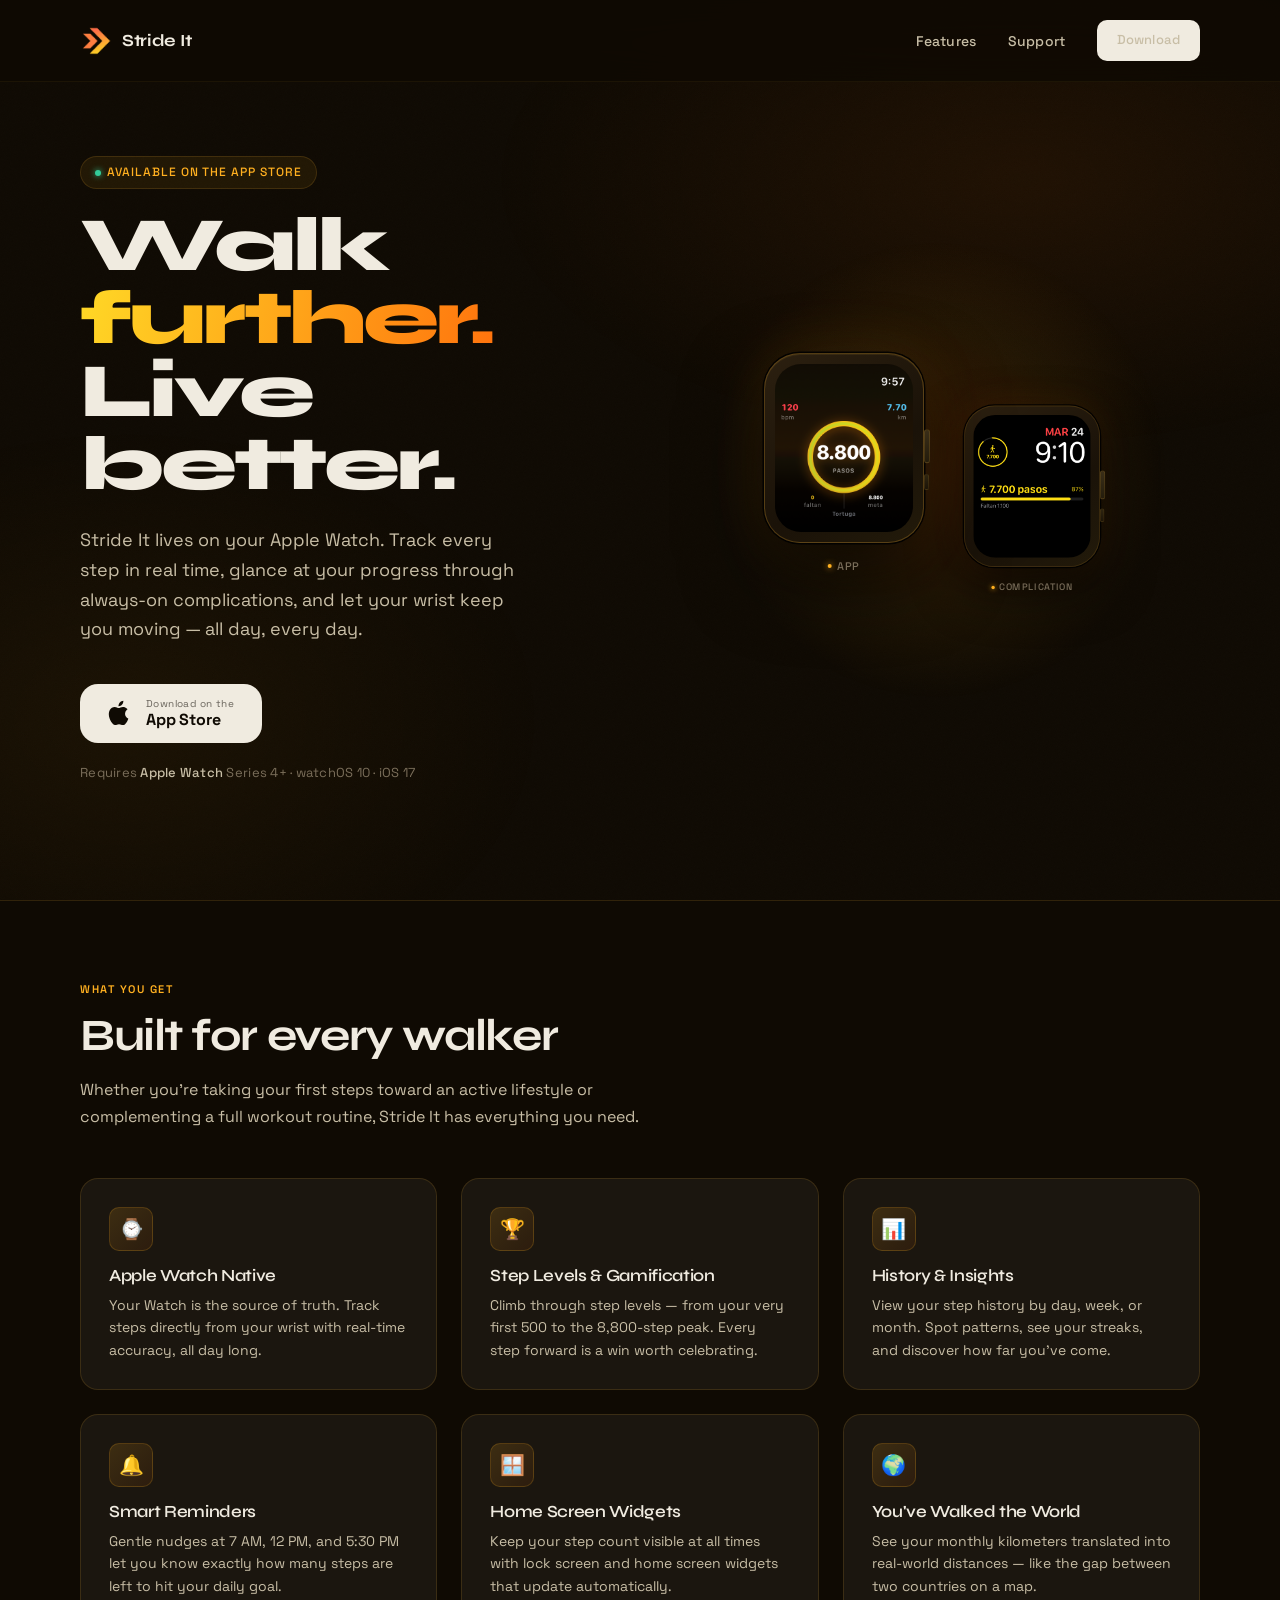
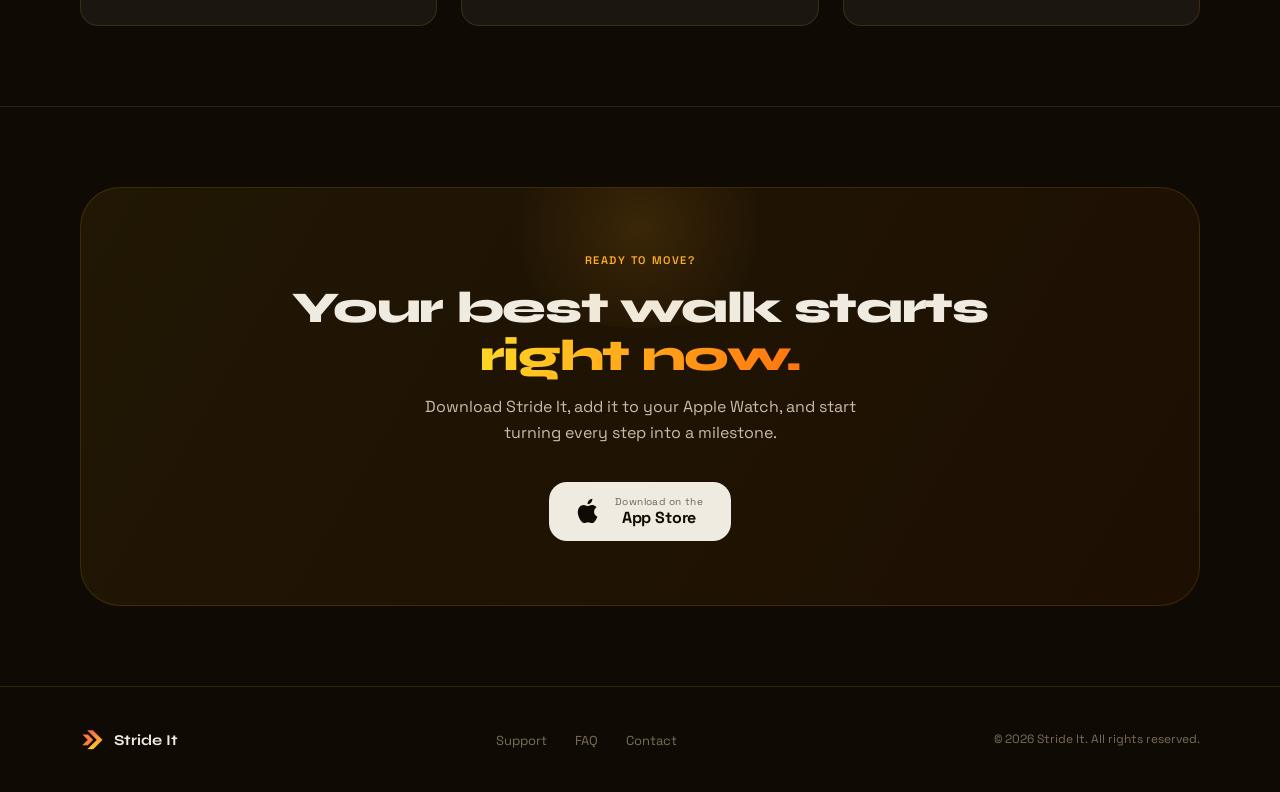
==== index.html @ 88b3b08a "First Stride It Website" ====
<!DOCTYPE html>
<html lang="en">
<head>
  <meta charset="UTF-8" />
  <meta name="viewport" content="width=device-width, initial-scale=1.0" />
  <title>Stride It — Walk further. Live better.</title>
  <meta name="description" content="Stride It turns every step into progress. Track your daily walks straight from your Apple Watch and stay motivated with gamified step goals." />
  <meta property="og:title" content="Stride It" />
  <meta property="og:description" content="Walk further. Live better. Track your steps with Apple Watch." />
  <meta property="og:image" content="img/logo.png" />
  <link rel="icon" href="img/logo.png" type="image/png" />
  <link rel="stylesheet" href="styles.css" />
</head>
<body>

  <!-- ── Navigation ─────────────────────────────────────────── -->
  <nav class="nav">
    <div class="container">
      <div class="nav-inner">
        <a href="index.html" class="nav-logo">
          <img src="img/logo.png" alt="Stride It logo" />
          <span class="nav-logo-name">Stride It</span>
        </a>
        <ul class="nav-links">
          <li><a href="#features">Features</a></li>
          <li><a href="support.html" target="_blank">Support</a></li>
          <li>
            <a href="#download" class="appstore-btn" style="padding:10px 20px;font-size:13px;border-radius:10px;">
              Download
            </a>
          </li>
        </ul>
      </div>
    </div>
  </nav>

  <!-- ── Hero ───────────────────────────────────────────────── -->
  <section class="hero">
    <div class="container">
      <div class="hero-grid">

        <!-- Left: copy -->
        <div class="hero-copy">
          <div class="hero-pretitle">
            <span class="badge">
              <span class="badge-dot"></span>
              Available on the App Store
            </span>
          </div>

          <h1 class="hero-title">
            Walk<br />
            <span class="grad-text">further.</span><br />
            Live better.
          </h1>

          <p class="hero-sub">
            Stride It lives on your Apple Watch. Track every step in real time, glance at your progress through always-on complications, and let your wrist keep you moving — all day, every day.
          </p>

          <div class="hero-cta" id="download">
            <!-- App Store Button -->
            <a href="#" class="appstore-btn" aria-label="Download on the App Store">
              <!-- Apple logo SVG -->
              <svg width="24" height="28" viewBox="0 0 24 28" fill="none" aria-hidden="true">
                <path d="M17.05 14.84c-.03-3.01 2.46-4.47 2.57-4.54-1.4-2.05-3.58-2.33-4.36-2.36-1.86-.19-3.63 1.1-4.57 1.1-.94 0-2.4-1.07-3.94-1.04-2.03.03-3.9 1.18-4.95 2.99-2.12 3.67-.54 9.12 1.52 12.1 1.01 1.46 2.21 3.09 3.78 3.03 1.52-.06 2.09-.98 3.93-.98 1.84 0 2.36.98 3.97.95 1.63-.03 2.66-1.49 3.66-2.96 1.16-1.7 1.63-3.35 1.66-3.44-.04-.01-3.24-1.24-3.27-4.85Z" fill="currentColor"/>
                <path d="M14.1 5.58c.84-1.02 1.4-2.43 1.25-3.84-1.2.05-2.67.8-3.54 1.81-.77.9-1.46 2.35-1.28 3.73 1.34.1 2.72-.68 3.57-1.7Z" fill="currentColor"/>
              </svg>
              <div class="appstore-btn-text">
                <small>Download on the</small>
                <span>App Store</span>
              </div>
            </a>

            <p class="hero-meta">
              Requires <strong>Apple Watch</strong> Series 4+ · watchOS 10 · iOS 17
            </p>
          </div>
        </div>

        <!-- Right: device visual -->
        <div class="hero-visual">
          <div class="hero-glow"></div>
          <div class="devices-wrapper">

            <!-- Primary Watch: main app -->
            <div class="watch-frame watch-primary">
              <div class="watch-shell">
                <div class="watch-crown"></div>
                <div class="watch-btn"></div>
                <div class="watch-screen">
                  <img src="img/screenshot-1.png" alt="Stride It app on Apple Watch" loading="lazy" />
                </div>
              </div>
              <p class="watch-label"><span></span>App</p>
            </div>

            <!-- Secondary Watch: complication / watch face -->
            <div class="watch-frame watch-secondary">
              <div class="watch-shell">
                <div class="watch-crown"></div>
                <div class="watch-btn"></div>
                <div class="watch-screen">
                  <img src="img/screenshot-2.png" alt="Stride It complication on Apple Watch face" loading="lazy" />
                </div>
              </div>
              <p class="watch-label"><span></span>Complication</p>
            </div>

          </div>
        </div>

      </div>
    </div>
  </section>

  <hr class="divider" />

  <!-- ── Features ───────────────────────────────────────────── -->
  <section class="features" id="features">
    <div class="container">
      <p class="section-eyebrow">What you get</p>
      <h2 class="section-title">Built for every walker</h2>
      <p class="section-lead" style="margin-bottom:48px;">
        Whether you're taking your first steps toward an active lifestyle or complementing a full workout routine, Stride It has everything you need.
      </p>

      <div class="features-grid">

        <div class="feature-card">
          <div class="feature-icon">⌚</div>
          <h3 class="feature-title">Apple Watch Native</h3>
          <p class="feature-desc">
            Your Watch is the source of truth. Track steps directly from your wrist with real-time accuracy, all day long.
          </p>
        </div>

        <div class="feature-card">
          <div class="feature-icon">🏆</div>
          <h3 class="feature-title">Step Levels & Gamification</h3>
          <p class="feature-desc">
            Climb through step levels — from your very first 500 to the 8,800-step peak. Every step forward is a win worth celebrating.
          </p>
        </div>

        <div class="feature-card">
          <div class="feature-icon">📊</div>
          <h3 class="feature-title">History & Insights</h3>
          <p class="feature-desc">
            View your step history by day, week, or month. Spot patterns, see your streaks, and discover how far you've come.
          </p>
        </div>

        <div class="feature-card">
          <div class="feature-icon">🔔</div>
          <h3 class="feature-title">Smart Reminders</h3>
          <p class="feature-desc">
            Gentle nudges at 7 AM, 12 PM, and 5:30 PM let you know exactly how many steps are left to hit your daily goal.
          </p>
        </div>

        <div class="feature-card">
          <div class="feature-icon">🪟</div>
          <h3 class="feature-title">Home Screen Widgets</h3>
          <p class="feature-desc">
            Keep your step count visible at all times with lock screen and home screen widgets that update automatically.
          </p>
        </div>

        <div class="feature-card">
          <div class="feature-icon">🌍</div>
          <h3 class="feature-title">You've Walked the World</h3>
          <p class="feature-desc">
            See your monthly kilometers translated into real-world distances — like the gap between two countries on a map.
          </p>
        </div>

      </div>
    </div>
  </section>

  <hr class="divider" />

  <!-- ── CTA band ────────────────────────────────────────────── -->
  <section class="cta-band">
    <div class="container">
      <div class="cta-inner">
        <p class="section-eyebrow" style="margin-bottom:14px;">Ready to move?</p>
        <h2 class="cta-title">
          Your best walk starts<br />
          <span class="grad-text">right now.</span>
        </h2>
        <p class="cta-sub">
          Download Stride It, add it to your Apple Watch, and start turning every step into a milestone.
        </p>
        <a href="#" class="appstore-btn" style="margin:0 auto;">
          <svg width="24" height="28" viewBox="0 0 24 28" fill="none" aria-hidden="true">
            <path d="M17.05 14.84c-.03-3.01 2.46-4.47 2.57-4.54-1.4-2.05-3.58-2.33-4.36-2.36-1.86-.19-3.63 1.1-4.57 1.1-.94 0-2.4-1.07-3.94-1.04-2.03.03-3.9 1.18-4.95 2.99-2.12 3.67-.54 9.12 1.52 12.1 1.01 1.46 2.21 3.09 3.78 3.03 1.52-.06 2.09-.98 3.93-.98 1.84 0 2.36.98 3.97.95 1.63-.03 2.66-1.49 3.66-2.96 1.16-1.7 1.63-3.35 1.66-3.44-.04-.01-3.24-1.24-3.27-4.85Z" fill="currentColor"/>
            <path d="M14.1 5.58c.84-1.02 1.4-2.43 1.25-3.84-1.2.05-2.67.8-3.54 1.81-.77.9-1.46 2.35-1.28 3.73 1.34.1 2.72-.68 3.57-1.7Z" fill="currentColor"/>
          </svg>
          <div class="appstore-btn-text">
            <small>Download on the</small>
            <span>App Store</span>
          </div>
        </a>
      </div>
    </div>
  </section>

  <!-- ── Footer ─────────────────────────────────────────────── -->
  <footer class="footer">
    <div class="container">
      <div class="footer-inner">
        <div class="footer-logo">
          <img src="img/logo.png" alt="Stride It" />
          <span>Stride It</span>
        </div>
        <ul class="footer-links">
          <li><a href="support.html" target="_blank">Support</a></li>
          <li><a href="support.html#faq" target="_blank">FAQ</a></li>
          <li><a href="support.html#contact" target="_blank">Contact</a></li>
        </ul>
        <p class="footer-copy">© 2026 Stride It. All rights reserved.</p>
      </div>
    </div>
  </footer>

</body>
</html>
---- styles.css ----
/* ==========================================================
   STRIDE IT — Design System
   Paleta extraída del HomeTheme.swift de la app
   ========================================================== */

@import url('https://fonts.googleapis.com/css2?family=Syne:wght@400;500;600;700;800&family=Space+Grotesk:wght@300;400;500;600&display=swap');

/* ── Variables ─────────────────────────────────────────────── */
:root {
  --bg:           #0F0A03;
  --bg-mid:       #18100A;
  --bg-card:      #1E1508;
  --amber:        #FFB020;
  --amber-bright: #FFD926;
  --orange:       #FF730D;
  --mint:         #33CC99;
  --text:         #F0EBE0;
  --text-sub:     #C8BEA6;
  --muted:        #7A6E5A;
  --glass:        rgba(255, 255, 255, 0.05);
  --glass-border: rgba(255, 185, 50, 0.14);
  --glow:         rgba(255, 153, 32, 0.38);
  --glow-soft:    rgba(255, 153, 32, 0.14);
  --radius-sm:    10px;
  --radius-md:    18px;
  --radius-lg:    28px;
  --radius-xl:    40px;
  --font-head:    'Syne', sans-serif;
  --font-body:    'Space Grotesk', sans-serif;
}

/* ── Reset ─────────────────────────────────────────────────── */
*, *::before, *::after { box-sizing: border-box; margin: 0; padding: 0; }

html { scroll-behavior: smooth; }

body {
  background-color: var(--bg);
  color: var(--text);
  font-family: var(--font-body);
  font-weight: 400;
  line-height: 1.6;
  -webkit-font-smoothing: antialiased;
  -moz-osx-font-smoothing: grayscale;
  overflow-x: hidden;
}

/* ── Background radial grain ───────────────────────────────── */
body::before {
  content: '';
  position: fixed;
  inset: 0;
  background:
    radial-gradient(ellipse 70% 50% at 80% 20%, rgba(255, 115, 13, 0.07) 0%, transparent 60%),
    radial-gradient(ellipse 60% 60% at 10% 80%, rgba(255, 176, 32, 0.05) 0%, transparent 55%);
  pointer-events: none;
  z-index: 0;
}

/* ── Noise layer ────────────────────────────────────────────── */
body::after {
  content: '';
  position: fixed;
  inset: 0;
  background-image: url("data:image/svg+xml,%3Csvg viewBox='0 0 256 256' xmlns='http://www.w3.org/2000/svg'%3E%3Cfilter id='n'%3E%3CfeTurbulence type='fractalNoise' baseFrequency='0.95' numOctaves='4' stitchTiles='stitch'/%3E%3C/filter%3E%3Crect width='100%25' height='100%25' filter='url(%23n)' opacity='0.035'/%3E%3C/svg%3E");
  background-size: 180px;
  opacity: 0.55;
  pointer-events: none;
  z-index: 0;
}

/* ── Layout wrappers ────────────────────────────────────────── */
.container {
  position: relative;
  z-index: 1;
  max-width: 1200px;
  margin: 0 auto;
  padding: 0 40px;
}

section { position: relative; z-index: 1; }

a { color: inherit; text-decoration: none; }
img { display: block; max-width: 100%; }

/* ── Typography ─────────────────────────────────────────────── */
h1, h2, h3, h4 { font-family: var(--font-head); line-height: 1.1; }

.text-amber  { color: var(--amber); }
.text-orange { color: var(--orange); }
.text-mint   { color: var(--mint); }
.text-muted  { color: var(--muted); }

/* ── Gradient text utility ──────────────────────────────────── */
.grad-text {
  background: linear-gradient(105deg, var(--amber-bright) 0%, var(--orange) 100%);
  -webkit-background-clip: text;
  -webkit-text-fill-color: transparent;
  background-clip: text;
}

/* ── Horizontal rule ────────────────────────────────────────── */
.divider {
  border: none;
  border-top: 1px solid var(--glass-border);
  margin: 0;
}

/* ── Glass card ─────────────────────────────────────────────── */
.card {
  background: var(--glass);
  border: 1px solid var(--glass-border);
  border-radius: var(--radius-md);
  padding: 28px 32px;
}

/* ── Badge / pill ───────────────────────────────────────────── */
.badge {
  display: inline-flex;
  align-items: center;
  gap: 6px;
  padding: 6px 14px;
  border: 1px solid var(--glass-border);
  border-radius: 999px;
  font-size: 12px;
  font-weight: 500;
  letter-spacing: 0.08em;
  text-transform: uppercase;
  color: var(--amber);
  background: rgba(255, 176, 32, 0.08);
}
.badge-dot {
  width: 6px; height: 6px;
  border-radius: 50%;
  background: var(--mint);
  box-shadow: 0 0 6px var(--mint);
  flex-shrink: 0;
}

/* ── App Store button ───────────────────────────────────────── */
.appstore-btn {
  display: inline-flex;
  align-items: center;
  gap: 14px;
  padding: 14px 28px;
  background: var(--text);
  color: var(--bg);
  border-radius: var(--radius-md);
  font-family: var(--font-body);
  font-weight: 600;
  font-size: 15px;
  letter-spacing: -0.01em;
  transition: transform 0.2s ease, box-shadow 0.2s ease, background 0.2s ease;
  cursor: pointer;
  border: none;
}
.appstore-btn:hover {
  background: #fff;
  transform: translateY(-2px);
  box-shadow: 0 12px 40px rgba(255, 176, 32, 0.25);
}
.appstore-btn svg { flex-shrink: 0; }
.appstore-btn-text { display: flex; flex-direction: column; line-height: 1.2; }
.appstore-btn-text small { font-size: 10px; font-weight: 400; letter-spacing: 0.04em; opacity: 0.6; }
.appstore-btn-text span { font-size: 16px; font-weight: 700; }

/* ── Nav ─────────────────────────────────────────────────────── */
.nav {
  position: fixed;
  top: 0; left: 0; right: 0;
  z-index: 100;
  padding: 20px 0;
  background: rgba(15, 10, 3, 0.85);
  backdrop-filter: blur(20px) saturate(1.5);
  -webkit-backdrop-filter: blur(20px) saturate(1.5);
  border-bottom: 1px solid rgba(255, 185, 50, 0.06);
  transition: padding 0.3s;
}
.nav-inner {
  display: flex;
  align-items: center;
  justify-content: space-between;
}
.nav-logo {
  display: flex;
  align-items: center;
  gap: 10px;
}
.nav-logo img {
  width: 32px;
  height: 32px;
  object-fit: contain;
}
.nav-logo-name {
  font-family: var(--font-head);
  font-weight: 700;
  font-size: 17px;
  letter-spacing: -0.02em;
}
.nav-links {
  display: flex;
  align-items: center;
  gap: 32px;
  list-style: none;
}
.nav-links a {
  font-size: 14px;
  font-weight: 500;
  color: var(--text-sub);
  letter-spacing: 0.01em;
  transition: color 0.2s;
}
.nav-links a:hover { color: var(--text); }

/* ── HERO ────────────────────────────────────────────────────── */
.hero {
  min-height: 100vh;
  display: flex;
  align-items: center;
  padding: 120px 0 80px;
}
.hero-grid {
  display: grid;
  grid-template-columns: 1fr 1fr;
  gap: 72px;
  align-items: center;
}
.hero-pretitle {
  margin-bottom: 20px;
}
.hero-title {
  font-size: clamp(52px, 6vw, 88px);
  font-weight: 800;
  letter-spacing: -0.04em;
  line-height: 0.95;
  margin-bottom: 24px;
}
.hero-sub {
  font-size: 18px;
  font-weight: 400;
  color: var(--text-sub);
  line-height: 1.65;
  max-width: 440px;
  margin-bottom: 40px;
}
.hero-cta {
  display: flex;
  align-items: center;
  gap: 20px;
  flex-wrap: wrap;
}
.hero-meta {
  font-size: 13px;
  color: var(--muted);
  letter-spacing: 0.02em;
}
.hero-meta strong {
  color: var(--text-sub);
  font-weight: 500;
}

/* ── Device mockup visual ───────────────────────────────────── */
.hero-visual {
  display: flex;
  justify-content: center;
  align-items: center;
  position: relative;
}
.devices-wrapper {
  position: relative;
  display: flex;
  align-items: center;
  justify-content: center;
  gap: 28px;
  padding-bottom: 44px;
}

/* Watch frame — shared */
.watch-frame {
  position: relative;
  flex-shrink: 0;
}
.watch-frame.watch-primary { z-index: 3; }
.watch-frame.watch-secondary {
  z-index: 2;
  transform: translateY(24px) scale(0.85);
  transform-origin: bottom center;
}
.watch-shell {
  background: linear-gradient(145deg, #2C2010 0%, #1A1208 60%, #221A0A 100%);
  border: 1.5px solid rgba(255, 185, 50, 0.24);
  border-radius: 36px;
  padding: 10px;
  width: 160px;
  box-shadow:
    0 0 0 1.5px rgba(0,0,0,0.9),
    0 32px 80px rgba(0,0,0,0.75),
    0 0 60px var(--glow-soft),
    inset 0 1px 0 rgba(255,200,80,0.08);
  position: relative;
}
.watch-frame.watch-secondary .watch-shell {
  border-color: rgba(255, 185, 50, 0.14);
  box-shadow:
    0 0 0 1.5px rgba(0,0,0,0.9),
    0 24px 60px rgba(0,0,0,0.65),
    0 0 40px rgba(255,115,13,0.10);
}
.watch-crown {
  position: absolute;
  right: -7px;
  top: 50%;
  transform: translateY(-55%);
  width: 6px;
  height: 34px;
  background: linear-gradient(180deg, #3A2E18 0%, #241C0C 100%);
  border-radius: 3px;
  border: 1px solid rgba(255, 185, 50, 0.14);
}
.watch-btn {
  position: absolute;
  right: -6px;
  top: calc(50% + 26px);
  width: 5px;
  height: 16px;
  background: linear-gradient(180deg, #2E2410 0%, #1C1408 100%);
  border-radius: 2px;
  border: 1px solid rgba(255, 185, 50, 0.10);
}
.watch-screen {
  border-radius: 26px;
  overflow: hidden;
  background: #000;
  aspect-ratio: 1/1.22;
}
.watch-screen img {
  width: 100%;
  height: 100%;
  object-fit: cover;
}

/* Complication label badge */
.watch-label {
  position: absolute;
  bottom: -32px;
  left: 50%;
  transform: translateX(-50%);
  font-size: 11px;
  font-weight: 500;
  letter-spacing: 0.08em;
  text-transform: uppercase;
  color: var(--muted);
  white-space: nowrap;
}
.watch-label span {
  display: inline-block;
  width: 4px; height: 4px;
  border-radius: 50%;
  background: var(--amber);
  vertical-align: middle;
  margin-right: 5px;
  margin-bottom: 1px;
  box-shadow: 0 0 6px var(--amber);
}

/* Glow orb behind devices */
.hero-glow {
  position: absolute;
  width: 500px;
  height: 500px;
  border-radius: 50%;
  background: radial-gradient(circle, rgba(255, 115, 13, 0.16) 0%, rgba(255, 176, 32, 0.06) 40%, transparent 65%);
  top: 50%; left: 50%;
  transform: translate(-50%, -50%);
  z-index: 1;
  pointer-events: none;
}

/* ── Features strip ─────────────────────────────────────────── */
.features {
  padding: 80px 0;
}
.features-grid {
  display: grid;
  grid-template-columns: repeat(3, 1fr);
  gap: 24px;
}
.feature-card {
  background: var(--glass);
  border: 1px solid var(--glass-border);
  border-radius: var(--radius-md);
  padding: 28px;
  transition: border-color 0.3s, transform 0.3s;
}
.feature-card:hover {
  border-color: rgba(255, 185, 50, 0.3);
  transform: translateY(-3px);
}
.feature-icon {
  width: 44px; height: 44px;
  border-radius: var(--radius-sm);
  background: linear-gradient(135deg, rgba(255, 176, 32, 0.15), rgba(255, 115, 13, 0.08));
  border: 1px solid rgba(255, 176, 32, 0.18);
  display: flex; align-items: center; justify-content: center;
  font-size: 20px;
  margin-bottom: 16px;
}
.feature-title {
  font-family: var(--font-head);
  font-weight: 600;
  font-size: 17px;
  margin-bottom: 8px;
  letter-spacing: -0.02em;
}
.feature-desc {
  font-size: 14px;
  color: var(--text-sub);
  line-height: 1.6;
}

/* ── Section titles ─────────────────────────────────────────── */
.section-eyebrow {
  font-size: 11px;
  font-weight: 600;
  letter-spacing: 0.14em;
  text-transform: uppercase;
  color: var(--amber);
  margin-bottom: 12px;
}
.section-title {
  font-family: var(--font-head);
  font-size: clamp(32px, 3.5vw, 48px);
  font-weight: 700;
  letter-spacing: -0.03em;
  margin-bottom: 16px;
}
.section-lead {
  font-size: 16px;
  color: var(--text-sub);
  max-width: 600px;
  line-height: 1.7;
}

/* ── CTA Band ────────────────────────────────────────────────── */
.cta-band {
  padding: 80px 0;
}
.cta-inner {
  background: linear-gradient(120deg, rgba(255, 176, 32, 0.08) 0%, rgba(255, 115, 13, 0.06) 100%);
  border: 1px solid var(--glass-border);
  border-radius: var(--radius-xl);
  padding: 64px;
  text-align: center;
  position: relative;
  overflow: hidden;
}
.cta-inner::before {
  content: '';
  position: absolute;
  top: -60px; left: 50%;
  transform: translateX(-50%);
  width: 300px; height: 200px;
  border-radius: 50%;
  background: radial-gradient(circle, rgba(255, 176, 32, 0.12), transparent 70%);
  pointer-events: none;
}
.cta-title {
  font-family: var(--font-head);
  font-size: clamp(28px, 3.5vw, 44px);
  font-weight: 800;
  letter-spacing: -0.03em;
  margin-bottom: 14px;
}
.cta-sub {
  font-size: 16px;
  color: var(--text-sub);
  max-width: 480px;
  margin: 0 auto 36px;
}

/* ── Footer ─────────────────────────────────────────────────── */
.footer {
  padding: 40px 0;
  border-top: 1px solid var(--glass-border);
}
.footer-inner {
  display: flex;
  align-items: center;
  justify-content: space-between;
  gap: 20px;
  flex-wrap: wrap;
}
.footer-logo {
  display: flex;
  align-items: center;
  gap: 10px;
}
.footer-logo img { width: 24px; height: 24px; object-fit: contain; }
.footer-logo span {
  font-family: var(--font-head);
  font-weight: 700;
  font-size: 15px;
}
.footer-links {
  display: flex;
  gap: 28px;
  list-style: none;
}
.footer-links a {
  font-size: 13px;
  color: var(--muted);
  transition: color 0.2s;
}
.footer-links a:hover { color: var(--text-sub); }
.footer-copy {
  font-size: 12px;
  color: var(--muted);
}

/* ── SUPPORT PAGE ────────────────────────────────────────────── */
.support-hero {
  padding: 160px 0 80px;
  text-align: center;
}
.support-hero .section-title { margin-bottom: 16px; }

.support-sections {
  padding: 60px 0 100px;
}
.support-grid {
  display: grid;
  gap: 32px;
}

/* Contact card */
.contact-card {
  display: flex;
  align-items: center;
  gap: 20px;
  padding: 28px 32px;
  background: var(--glass);
  border: 1px solid var(--glass-border);
  border-radius: var(--radius-md);
  transition: border-color 0.3s;
}
.contact-card:hover { border-color: rgba(255, 185, 50, 0.3); }
.contact-icon {
  width: 48px; height: 48px;
  border-radius: var(--radius-sm);
  background: linear-gradient(135deg, rgba(255, 176, 32, 0.15), rgba(255, 115, 13, 0.08));
  border: 1px solid rgba(255, 176, 32, 0.18);
  display: flex; align-items: center; justify-content: center;
  font-size: 22px;
  flex-shrink: 0;
}
.contact-info h3 {
  font-family: var(--font-head);
  font-size: 16px;
  font-weight: 600;
  margin-bottom: 4px;
}
.contact-info a {
  font-size: 15px;
  color: var(--amber);
  transition: color 0.2s;
}
.contact-info a:hover { color: var(--amber-bright); }

/* FAQ accordion */
.faq-list { display: grid; gap: 12px; }
.faq-item {
  background: var(--glass);
  border: 1px solid var(--glass-border);
  border-radius: var(--radius-md);
  overflow: hidden;
  transition: border-color 0.3s;
}
.faq-item:hover { border-color: rgba(255, 185, 50, 0.22); }
.faq-item summary {
  list-style: none;
  cursor: pointer;
  padding: 20px 24px;
  font-family: var(--font-head);
  font-weight: 600;
  font-size: 15px;
  display: flex;
  align-items: center;
  justify-content: space-between;
  gap: 12px;
  user-select: none;
}
.faq-item summary::-webkit-details-marker { display: none; }
.faq-chevron {
  width: 20px; height: 20px;
  flex-shrink: 0;
  opacity: 0.5;
  transition: transform 0.3s, opacity 0.3s;
}
.faq-item[open] .faq-chevron {
  transform: rotate(180deg);
  opacity: 1;
  color: var(--amber);
}
.faq-item[open] summary { color: var(--amber); }
.faq-answer {
  padding: 0 24px 20px;
  font-size: 14px;
  color: var(--text-sub);
  line-height: 1.75;
  border-top: 1px solid var(--glass-border);
  margin-top: -1px;
}
.faq-answer p { margin-top: 14px; }
.faq-answer ul { margin-top: 10px; padding-left: 18px; }
.faq-answer li { margin-bottom: 6px; }

/* Support app info */
.app-info-card {
  display: grid;
  grid-template-columns: auto 1fr;
  gap: 20px;
  align-items: center;
}
.app-info-logo {
  width: 72px; height: 72px;
  border-radius: 18px;
  overflow: hidden;
  flex-shrink: 0;
  border: 1px solid var(--glass-border);
}
.app-info-logo img { width: 100%; height: 100%; object-fit: cover; }
.app-info-text h2 {
  font-family: var(--font-head);
  font-size: 22px;
  font-weight: 700;
  letter-spacing: -0.02em;
  margin-bottom: 6px;
}
.app-info-text p {
  font-size: 14px;
  color: var(--text-sub);
  line-height: 1.65;
}
.app-info-tags {
  margin-top: 12px;
  display: flex;
  gap: 8px;
  flex-wrap: wrap;
}
.tag {
  font-size: 11px;
  font-weight: 500;
  letter-spacing: 0.06em;
  padding: 4px 10px;
  border-radius: 999px;
  border: 1px solid var(--glass-border);
  color: var(--text-sub);
  background: var(--glass);
}

/* ── Responsive ─────────────────────────────────────────────── */
@media (max-width: 900px) {
  .container { padding: 0 24px; }
  .hero-grid {
    grid-template-columns: 1fr;
    gap: 60px;
    text-align: center;
  }
  .hero-sub { margin: 0 auto 40px; }
  .hero-cta { justify-content: center; }
  .hero-visual { order: -1; }
  .features-grid { grid-template-columns: 1fr; }
  .cta-inner { padding: 44px 28px; }
  .footer-inner { flex-direction: column; align-items: flex-start; gap: 16px; }
  .nav-links { display: none; }
  .watch-shell { width: 130px; }
  .watch-frame.watch-secondary { transform: translateY(18px) scale(0.82); }
  .devices-wrapper { gap: 16px; }
}

@media (max-width: 600px) {
  .hero { padding: 100px 0 60px; }
  .hero-title { font-size: 44px; }
  .cta-inner { border-radius: var(--radius-lg); }
}
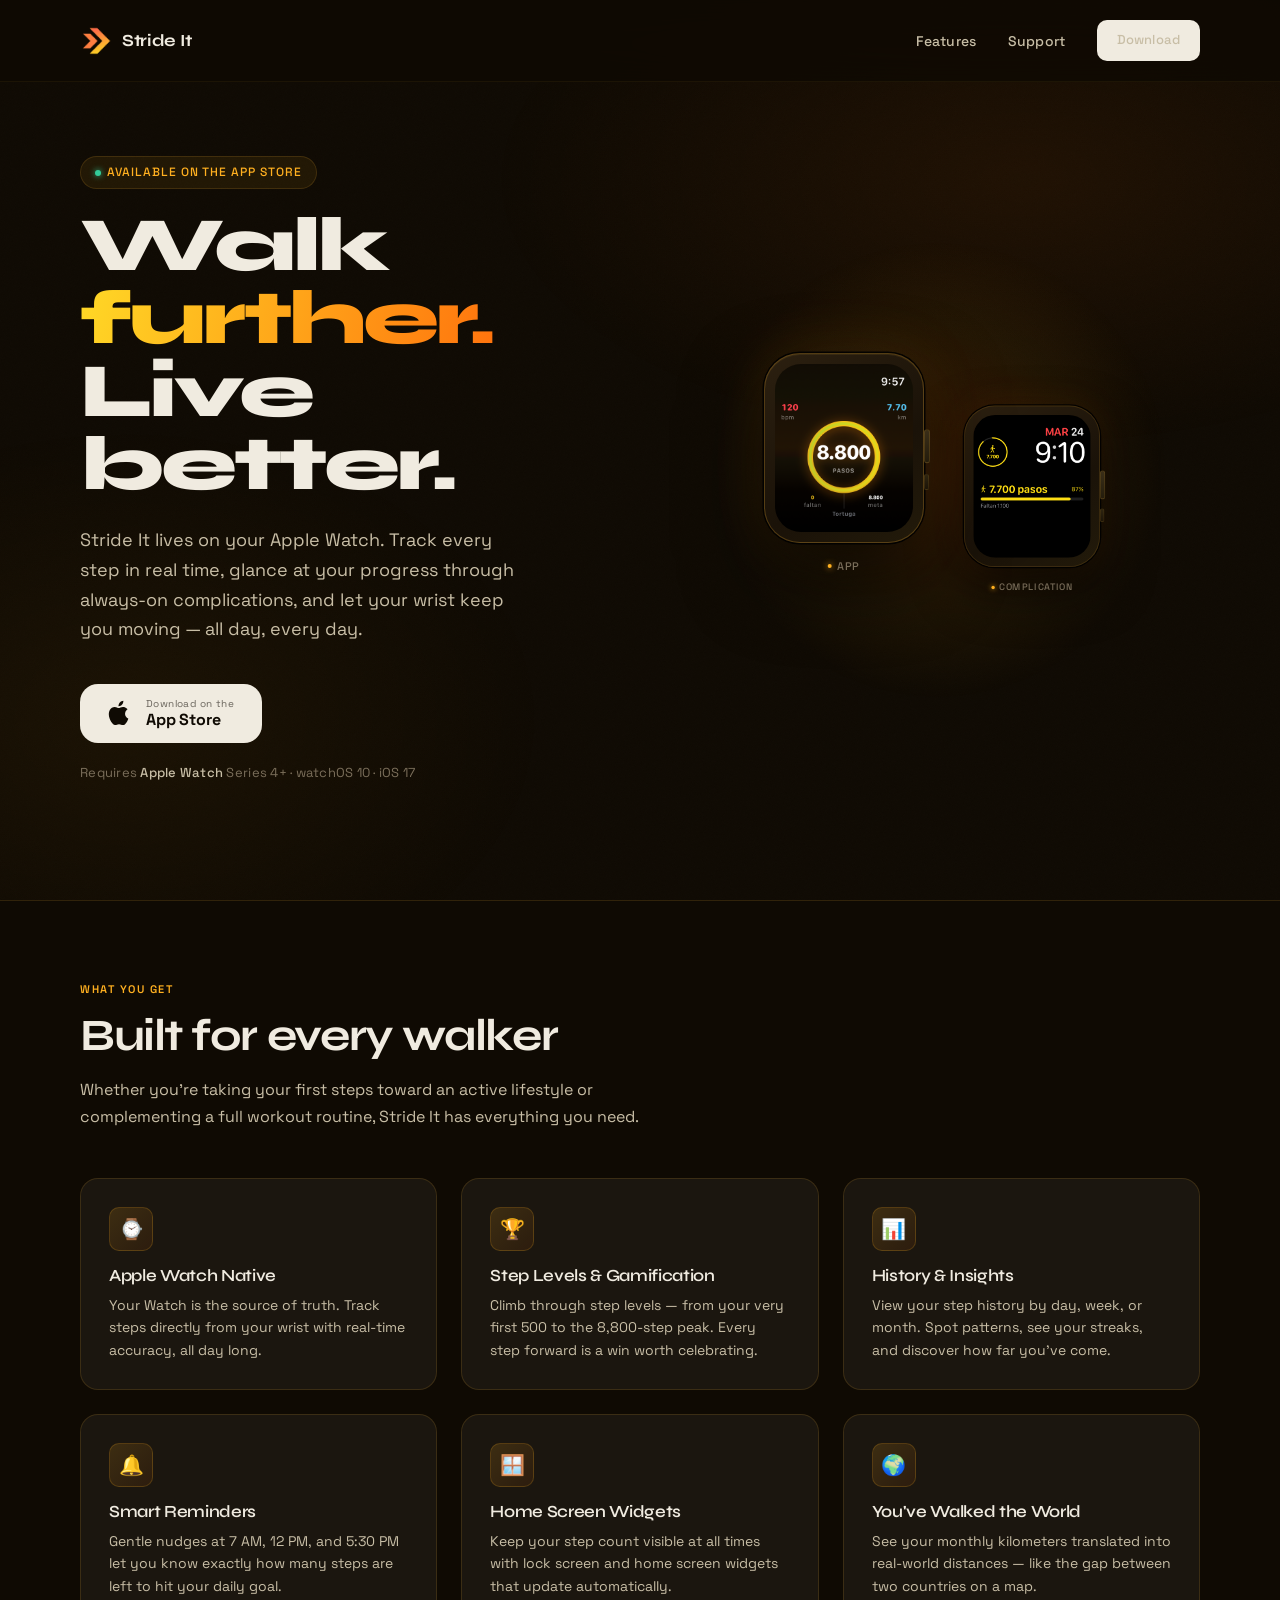
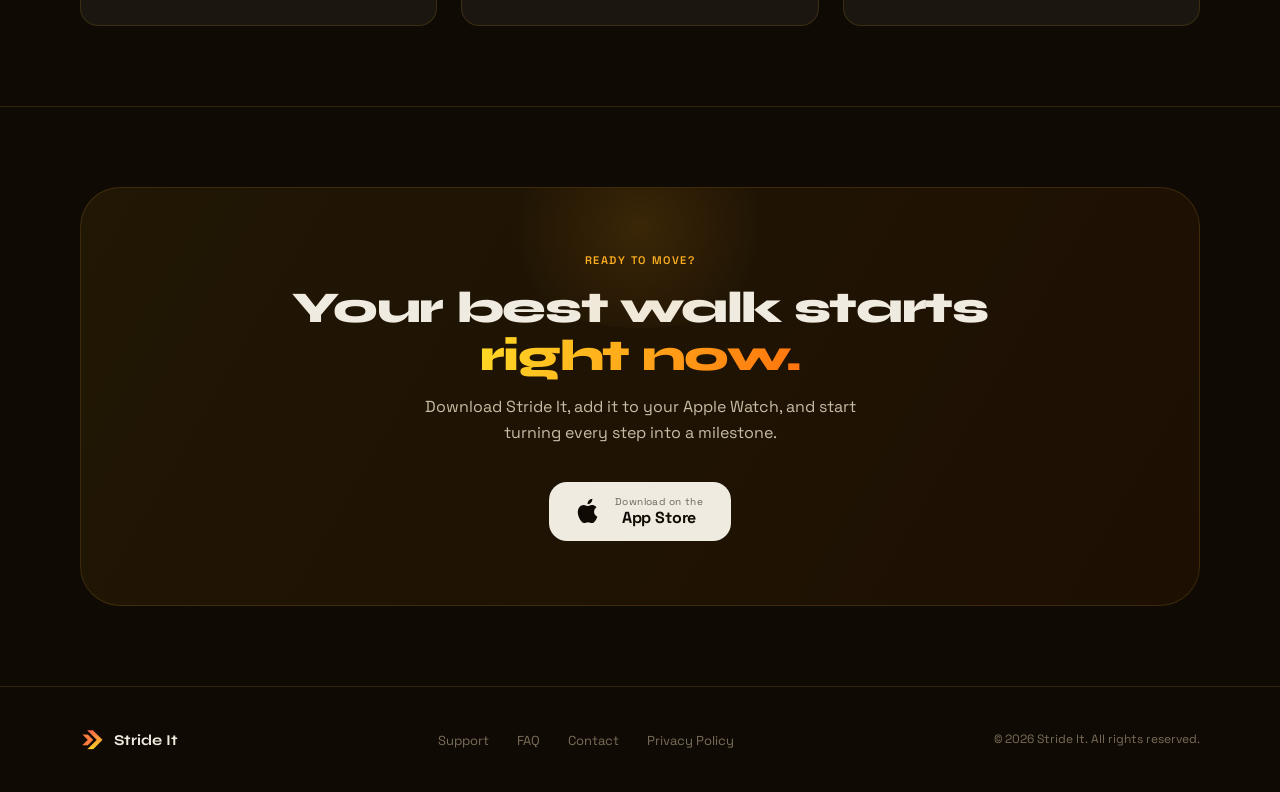
==== commit e26e76ad: "Add link on footer" ====
--- a/index.html
+++ b/index.html
@@ -3,11 +3,54 @@
 <head>
   <meta charset="UTF-8" />
   <meta name="viewport" content="width=device-width, initial-scale=1.0" />
+
+  <!-- Primary SEO -->
   <title>Stride It — Walk further. Live better.</title>
-  <meta name="description" content="Stride It turns every step into progress. Track your daily walks straight from your Apple Watch and stay motivated with gamified step goals." />
-  <meta property="og:title" content="Stride It" />
-  <meta property="og:description" content="Walk further. Live better. Track your steps with Apple Watch." />
-  <meta property="og:image" content="img/logo.png" />
+  <meta name="description" content="Stride It is an Apple Watch step tracker that turns every walk into progress. Hit your daily goals, climb step levels, and stay motivated with gamified challenges." />
+  <meta name="keywords" content="step tracker, Apple Watch app, pedometer, walking app, fitness app, step counter, health app, watchOS, gamification, daily steps" />
+  <meta name="author" content="Stride It" />
+  <link rel="canonical" href="https://strideit.app/" />
+
+  <!-- Open Graph -->
+  <meta property="og:type" content="website" />
+  <meta property="og:url" content="https://strideit.app/" />
+  <meta property="og:site_name" content="Stride It" />
+  <meta property="og:title" content="Stride It — Walk further. Live better." />
+  <meta property="og:description" content="Stride It is an Apple Watch step tracker that turns every walk into progress. Hit your daily goals, climb step levels, and stay motivated with gamified challenges." />
+  <meta property="og:image" content="https://strideit.app/img/logo.png" />
+  <meta property="og:image:alt" content="Stride It app logo" />
+  <meta property="og:locale" content="en_US" />
+
+  <!-- Twitter Card -->
+  <meta name="twitter:card" content="summary_large_image" />
+  <meta name="twitter:title" content="Stride It — Walk further. Live better." />
+  <meta name="twitter:description" content="Apple Watch step tracker with gamified goals. Track your daily walks and level up with every step." />
+  <meta name="twitter:image" content="https://strideit.app/img/logo.png" />
+
+  <!-- Structured Data (JSON-LD) -->
+  <script type="application/ld+json">
+  {
+    "@context": "https://schema.org",
+    "@type": "MobileApplication",
+    "name": "Stride It",
+    "description": "Apple Watch step tracker with gamified goals. Track your daily walks, hit step levels, and stay motivated every day.",
+    "url": "https://strideit.app",
+    "applicationCategory": "HealthApplication",
+    "operatingSystem": "iOS, watchOS",
+    "offers": {
+      "@type": "Offer",
+      "price": "0",
+      "priceCurrency": "USD"
+    },
+    "author": {
+      "@type": "Organization",
+      "name": "Stride It",
+      "url": "https://strideit.app",
+      "email": "support@strideit.app"
+    }
+  }
+  </script>
+
   <link rel="icon" href="img/logo.png" type="image/png" />
   <link rel="stylesheet" href="styles.css" />
 </head>
@@ -219,6 +262,7 @@
           <li><a href="support.html" target="_blank">Support</a></li>
           <li><a href="support.html#faq" target="_blank">FAQ</a></li>
           <li><a href="support.html#contact" target="_blank">Contact</a></li>
+          <li><a href="privacy.html" target="_blank">Privacy Policy</a></li>
         </ul>
         <p class="footer-copy">© 2026 Stride It. All rights reserved.</p>
       </div>
